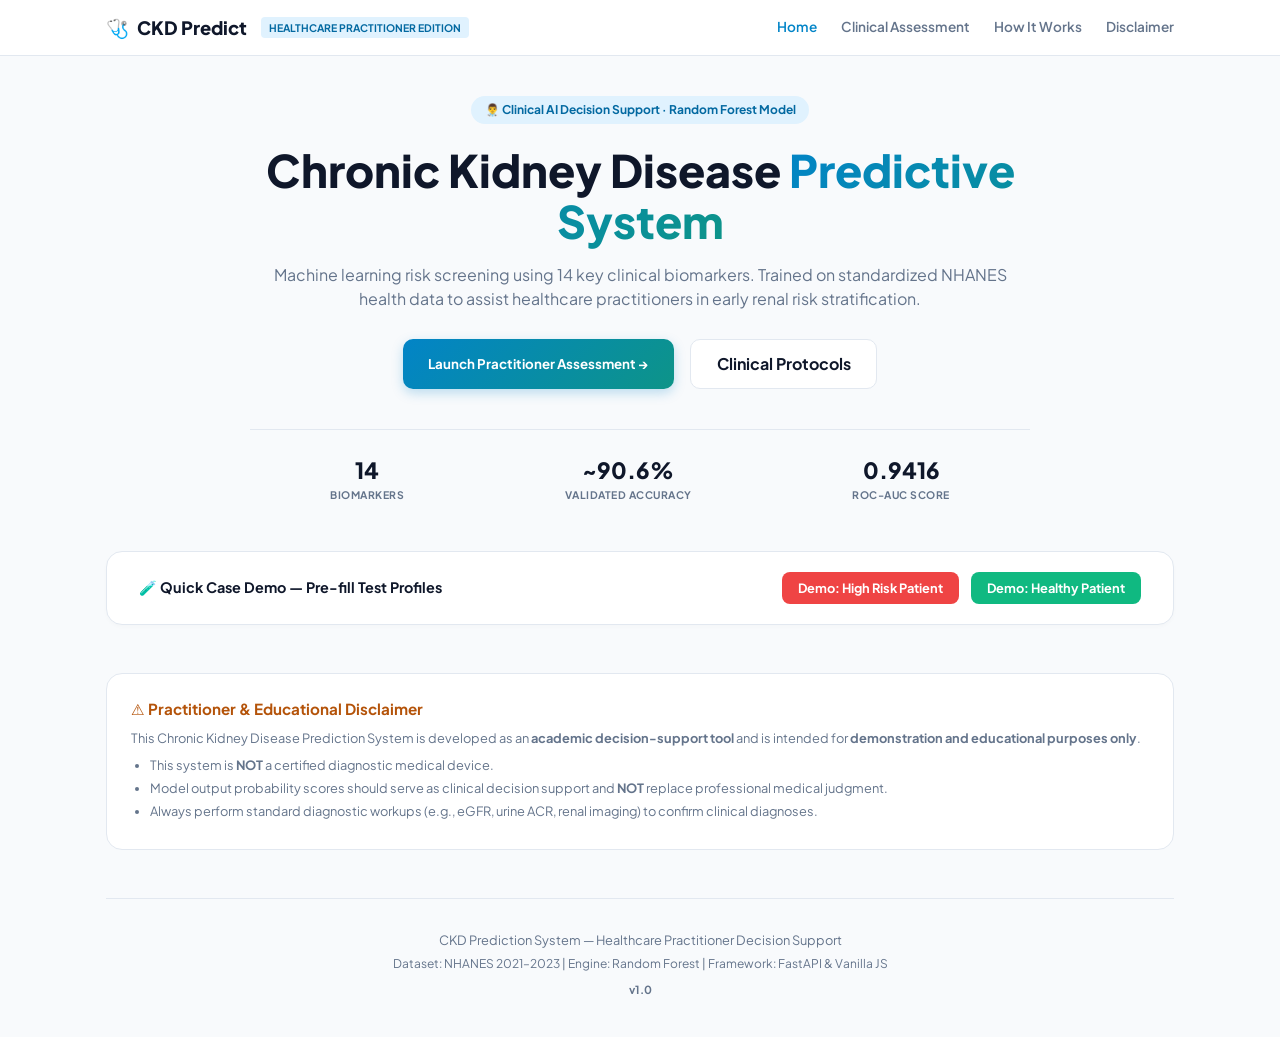
==== frontend/index.html @ 6409b1fa "Deploying CKD Decision Support System v1.0" ====
<!DOCTYPE html>
<html lang="en">
<head>
    <meta charset="UTF-8">
    <meta name="viewport" content="width=device-width, initial-scale=1.0">
    <title>CKD Predict — Clinical Decision Support System</title>
    <link rel="stylesheet" href="styles.css">
    <link href="https://fonts.googleapis.com/css2?family=Plus+Jakarta+Sans:wght@400;500;600;700;800&display=swap" rel="stylesheet">
</head>
<body>

    <!-- Top Navigation Bar -->
    <nav class="navbar">
        <div class="nav-container">
            <div class="nav-brand">
                <span class="brand-icon">🩺</span>
                <span class="brand-name">CKD Predict</span>
                <span class="brand-badge">Healthcare Practitioner Edition</span>
            </div>
            <div class="nav-links">
                <a href="#hero" class="active">Home</a>
                <a href="#assessment" id="navAssessmentLink">Clinical Assessment</a>
                <a href="how-it-works.html">How It Works</a>
                <a href="#disclaimer">Disclaimer</a>

            </div>
        </div>
    </nav>

    <!-- App Main Container -->
    <div class="app-container">

        <!-- LANDING PAGE VIEW -->
        <div id="landingView">

            <!-- Hero Section -->
            <section id="hero" class="hero-section">
                <div class="hero-badge">👨‍⚕️ Clinical AI Decision Support · Random Forest Model</div>
                <h1 class="hero-title">Chronic Kidney Disease <span class="text-gradient">Predictive System</span></h1>
                <p class="hero-subtitle">Machine learning risk screening using 14 key clinical biomarkers. Trained on standardized NHANES health data to assist healthcare practitioners in early renal risk stratification.</p>

                <div class="hero-buttons">
                    <button id="startAssessmentBtn" class="btn-primary-gradient">Launch Practitioner Assessment →</button>
                    <a href="#disclaimer" class="btn-secondary-outline">Clinical Protocols</a>
                </div>

                <!-- Stats Counter Row -->
                <div class="stats-row">
                    <div class="stat-item">
                        <span class="stat-num">14</span>
                        <span class="stat-lbl">BIOMARKERS</span>
                    </div>
                    <div class="stat-item">
                        <span class="stat-num">~90.6%</span>
                        <span class="stat-lbl">VALIDATED ACCURACY</span>
                    </div>
                    <div class="stat-item">
                        <span class="stat-num">0.9416</span>
                        <span class="stat-lbl">ROC-AUC SCORE</span>
                    </div>
                </div>
            </section>

            <!-- Quick Demo Row -->
            <section class="demo-section">
                <div class="demo-card">
                    <span class="demo-title">🧪 Quick Case Demo — Pre-fill Test Profiles</span>
                    <div class="demo-buttons">
                        <button id="demoCkdBtn" class="btn-demo-ckd">Demo: High Risk Patient</button>
                        <button id="demoHealthyBtn" class="btn-demo-healthy">Demo: Healthy Patient</button>
                    </div>
                </div>
            </section>

            <!-- Educational Disclaimer Banner -->
            <section id="disclaimer" class="disclaimer-section">
                <div class="disclaimer-card">
                    <h4>⚠️ Practitioner & Educational Disclaimer</h4>
                    <p>This Chronic Kidney Disease Prediction System is developed as an <strong>academic decision-support tool</strong> and is intended for <strong>demonstration and educational purposes only</strong>.</p>
                    <ul>
                        <li>This system is <strong>NOT</strong> a certified diagnostic medical device.</li>
                        <li>Model output probability scores should serve as clinical decision support and <strong>NOT</strong> replace professional medical judgment.</li>
                        <li>Always perform standard diagnostic workups (e.g., eGFR, urine ACR, renal imaging) to confirm clinical diagnoses.</li>
                    </ul>
                </div>
            </section>

            <!-- Footer -->
            <footer class="app-footer">
                <p>CKD Prediction System — Healthcare Practitioner Decision Support</p>
                <p class="footer-sub">Dataset: NHANES 2021–2023 | Engine: Random Forest | Framework: FastAPI & Vanilla JS</p>
                <p class="footer-ver">v1.0</p>
            </footer>
        </div>

        <!-- CLINICAL INPUT FORM VIEW -->
        <div id="formView" class="hidden">
            <button id="backToLandingBtn" class="btn-back">← Back to Overview</button>
            <header class="app-header">
                <div class="header-badge">Healthcare Practitioner Panel</div>
                <h1>Patient Clinical Screening</h1>
                <p>Enter patient anthropometrics, vitals, and serum laboratory values.</p>
            </header>

            <main class="form-card">
                <form id="ckdForm">
                    <!-- Section 1: Demographics -->
                    <div class="form-section">
                        <div class="section-title">
                            <span class="step-num">1</span>
                            <h2>Demographics</h2>
                        </div>
                        <div class="grid-layout">
                            <div class="form-group">
                                <label for="age">Age <span class="unit">(Years)</span></label>
                                <input type="number" id="age" name="age" min="18" max="120" value="58" required>
                            </div>

                            <div class="form-group">
                                <label for="gender">Gender</label>
                                <select id="gender" name="gender" required>
                                    <option value="Male" selected>Male</option>
                                    <option value="Female">Female</option>
                                </select>
                            </div>
                        </div>
                    </div>

                    <!-- Section 2: Vitals & Body Metrics -->
                    <div class="form-section">
                        <div class="section-title">
                            <span class="step-num">2</span>
                            <h2>Anthropometrics & Vitals</h2>
                        </div>
                        <div class="grid-layout">
                            <div class="form-group">
                                <label for="weight_kg">Weight <span class="unit">(kg)</span></label>
                                <input type="number" step="0.1" id="weight_kg" name="weight_kg" min="30" max="250" value="82.0" required>
                            </div>

                            <div class="form-group">
                                <label for="height_cm">Height <span class="unit">(cm)</span></label>
                                <input type="number" step="0.1" id="height_cm" name="height_cm" min="100" max="220" value="170.0" required>
                            </div>

                            <div class="form-group auto-calc">
                                <label for="bmi">Body Mass Index <span class="unit">(BMI kg/m²)</span></label>
                                <input type="number" step="0.1" id="bmi" name="bmi" value="28.4" readonly>
                                <span class="calc-badge">Auto-Calculated</span>
                            </div>

                            <div class="form-group">
                                <label for="bp_systolic">Systolic Blood Pressure <span class="unit">(mmHg)</span></label>
                                <input type="number" id="bp_systolic" name="bp_systolic" min="60" max="240" value="135" required>
                            </div>

                            <div class="form-group">
                                <label for="bp_diastolic">Diastolic Blood Pressure <span class="unit">(mmHg)</span></label>
                                <input type="number" id="bp_diastolic" name="bp_diastolic" min="40" max="140" value="85" required>
                            </div>
                        </div>
                    </div>

                    <!-- Section 3: Serum Chemistry Panel -->
                    <div class="form-section">
                        <div class="section-title">
                            <span class="step-num">3</span>
                            <h2>Serum Laboratory Panel</h2>
                        </div>
                        <div class="grid-layout">
                            <div class="form-group">
                                <label for="serum_creatinine">Serum Creatinine <span class="unit">(mg/dL)</span></label>
                                <input type="number" step="0.01" id="serum_creatinine" name="serum_creatinine" min="0.2" max="15.0" value="1.4" required>
                            </div>

                            <div class="form-group">
                                <label for="blood_urea_nitrogen">Blood Urea Nitrogen (BUN) <span class="unit">(mg/dL)</span></label>
                                <input type="number" step="0.1" id="blood_urea_nitrogen" name="blood_urea_nitrogen" min="2" max="100" value="22.0" required>
                            </div>

                            <div class="form-group">
                                <label for="albumin_serum">Serum Albumin <span class="unit">(g/dL)</span></label>
                                <input type="number" step="0.1" id="albumin_serum" name="albumin_serum" min="1.0" max="6.0" value="4.1" required>
                            </div>

                            <div class="form-group">
                                <label for="phosphorus">Phosphorus <span class="unit">(mg/dL)</span></label>
                                <input type="number" step="0.1" id="phosphorus" name="phosphorus" min="1.0" max="10.0" value="3.6" required>
                            </div>

                            <div class="form-group">
                                <label for="bicarbonate">Serum Bicarbonate <span class="unit">(mEq/L)</span></label>
                                <input type="number" step="0.1" id="bicarbonate" name="bicarbonate" min="10" max="40" value="24.0" required>
                            </div>

                            <div class="form-group">
                                <label for="calcium">Serum Calcium <span class="unit">(mg/dL)</span></label>
                                <input type="number" step="0.1" id="calcium" name="calcium" min="5.0" max="15.0" value="9.2" required>
                            </div>

                            <div class="form-group">
                                <label for="uric_acid">Uric Acid <span class="unit">(mg/dL)</span></label>
                                <input type="number" step="0.1" id="uric_acid" name="uric_acid" min="1.0" max="15.0" value="6.5" required>
                            </div>
                        </div>
                    </div>

                    <button type="submit" id="submitBtn" class="btn-submit">Execute Prediction Analysis</button>
                </form>
            </main>
        </div>

        <!-- DASHBOARD RESULT VIEW -->
        <div id="resultsDashboard" class="results-dashboard hidden">
            <div class="dashboard-nav">
                <button id="backBtn" class="btn-back">← Back to Assessment Form</button>
            </div>

            <div class="dash-row row-top">
                <div class="dash-card card-hero" id="heroCard">
                    <span class="pill-tag" id="pillTag">PREDICTION RESULT</span>
                    <h1 id="heroTitle">CKD Detected</h1>
                    <p id="heroDesc">The model indicates an elevated probability of Chronic Kidney Disease.</p>
                </div>

                <div class="dash-card card-score">
                    <h3>KIDNEY HEALTH SCORE</h3>
                    <div class="score-circle">
                        <span id="healthScore">33</span>
                    </div>
                    <p class="score-sub" id="scoreSub">Multiple concerning indicators</p>
                </div>
            </div>

            <div class="dash-row row-mid">
                <div class="dash-card card-gauge">
                    <h3>⚡ Kidney Disease Risk</h3>
                    <div class="gauge-wrapper">
                        <div class="gauge-body" id="gaugeBody">
                            <div class="gauge-mask"></div>
                        </div>
                        <div class="gauge-center-info">
                            <span id="gaugeProbText" class="gauge-val">67%</span>
                            <span id="gaugeRiskTier" class="gauge-tier">High Risk</span>
                        </div>
                    </div>
                    <div class="gauge-labels">
                        <span class="lbl-low">Low</span>
                        <span class="lbl-mod">Moderate</span>
                        <span class="lbl-high">High</span>
                    </div>
                </div>

                <div class="dash-card card-breakdown">
                    <h3>📊 Probability Breakdown</h3>
                    <div class="breakdown-item">
                        <div class="bd-head"><span>CKD Risk</span><strong id="ckdRiskPct">67%</strong></div>
                        <div class="bd-track"><div id="ckdRiskBar" class="bd-fill bar-risk"></div></div>
                    </div>
                    <div class="breakdown-item">
                        <div class="bd-head"><span>Healthy</span><strong id="healthyRiskPct">33%</strong></div>
                        <div class="bd-track"><div id="healthyRiskBar" class="bd-fill bar-healthy"></div></div>
                    </div>
                    <div class="alert-banner" id="alertBanner">
                        🔴 High Risk — Strong indicators of CKD present
                    </div>
                </div>

                <div class="dash-card card-summary">
                    <h3>Patient Activity</h3>
                    <ul class="summary-list">
                        <li><span>Risk score:</span> <strong id="sumRiskScore">67%</strong></li>
                        <li><span>Creatinine:</span> <strong id="sumCreatinine">1.4 mg/dL</strong></li>
                        <li><span>Blood pressure:</span> <strong id="sumBP">135/85 mmHg</strong></li>
                        <li><span>BUN Level:</span> <strong id="sumBUN">22 mg/dL</strong></li>
                    </ul>
                </div>

                <div class="dash-card card-steps">
                    <h3>Recommended Next Steps</h3>
                    <ul class="steps-list" id="stepsList">
                        <li>Seek urgent medical consultation</li>
                        <li>Get full renal profile and urinalysis</li>
                        <li>Discuss nephrology referral with doctor</li>
                    </ul>
                </div>
            </div>

            <div class="dash-card card-parameters">
                <h3>🩺 Parameter Health Analysis</h3>
                <p class="section-sub">How your values compare to healthy clinical ranges</p>
                <div class="param-grid" id="paramGrid"></div>
            </div>

            <div class="dash-card card-factors">
                <h3>🧠 Key Influencing Factors</h3>
                <p class="section-sub">Features that most influenced this prediction</p>
                <div class="factors-list" id="factorsList"></div>
            </div>

            <div class="disclaimer-banner">
                ⚠️ <strong>Important:</strong> This prediction is generated by a machine learning model for educational and decision support purposes. It should NOT be used as a final medical diagnosis. Always consult a qualified healthcare professional.
            </div>
        </div>

    </div>

    <script src="app.js"></script>
</body>
</html>
---- frontend/styles.css ----
:root {
    --primary: #0284c7;
    --primary-gradient: linear-gradient(135deg, #0284c7 0%, #0d9488 100%);
    --bg-main: #f8fafc;
    --surface: #ffffff;
    --text-heading: #0f172a;
    --text-body: #334155;
    --text-muted: #64748b;
    --border: #e2e8f0;

    --risk-high-bg: #fff1f2;
    --risk-high-border: #fecdd3;
    --risk-high-text: #e11d48;

    --risk-low-bg: #f0fdf4;
    --risk-low-border: #bbf7d0;
    --risk-low-text: #16a34a;
}

* {
    box-sizing: border-box;
    margin: 0;
    padding: 0;
    font-family: 'Plus Jakarta Sans', system-ui, -apple-system, sans-serif;
}

body {
    background-color: var(--bg-main);
    color: var(--text-body);
    line-height: 1.5;
}

.hidden { display: none !important; }

/* Navbar */
.navbar {
    background: #ffffff;
    border-bottom: 1px solid var(--border);
    position: sticky;
    top: 0;
    z-index: 100;
}

.nav-container {
    max-width: 1100px;
    margin: 0 auto;
    padding: 0.85rem 1rem;
    display: flex;
    align-items: center;
    justify-content: space-between;
}

.nav-brand {
    display: flex;
    align-items: center;
    gap: 0.5rem;
    font-weight: 800;
    font-size: 1.15rem;
    color: var(--text-heading);
}

.brand-badge {
    background: #e0f2fe;
    color: #0369a1;
    font-size: 0.65rem;
    font-weight: 700;
    padding: 0.15rem 0.5rem;
    border-radius: 4px;
    margin-left: 0.4rem;
    text-transform: uppercase;
}

.nav-links {
    display: flex;
    gap: 1.5rem;
}

.nav-links a {
    text-decoration: none;
    color: var(--text-muted);
    font-size: 0.85rem;
    font-weight: 600;
    transition: color 0.2s;
}

.nav-links a:hover, .nav-links a.active {
    color: var(--primary);
}

/* App Main Layout */
.app-container {
    max-width: 1100px;
    margin: 0 auto;
    padding: 2.5rem 1rem;
}

/* Hero Section */
.hero-section {
    text-align: center;
    max-width: 780px;
    margin: 0 auto 3rem auto;
}

.hero-badge {
    display: inline-block;
    background: #e0f2fe;
    color: #0369a1;
    font-size: 0.75rem;
    font-weight: 700;
    padding: 0.3rem 0.85rem;
    border-radius: 9999px;
    margin-bottom: 1.25rem;
}

.hero-title {
    font-size: 2.8rem;
    font-weight: 800;
    color: var(--text-heading);
    line-height: 1.15;
    margin-bottom: 1rem;
}

.text-gradient {
    background: var(--primary-gradient);
    -webkit-background-clip: text;
    -webkit-text-fill-color: transparent;
}

.hero-subtitle {
    font-size: 1rem;
    color: var(--text-muted);
    margin-bottom: 1.75rem;
}

.hero-buttons {
    display: flex;
    justify-content: center;
    gap: 1rem;
    margin-bottom: 2.5rem;
}

.btn-primary-gradient {
    background: var(--primary-gradient);
    color: white;
    text-decoration: none;
    padding: 0.75rem 1.6rem;
    border-radius: 10px;
    font-weight: 700;
    border: none;
    cursor: pointer;
    box-shadow: 0 4px 12px rgba(2, 132, 199, 0.25);
    transition: transform 0.1s ease;
}

.btn-primary-gradient:hover {
    transform: translateY(-1px);
}

.btn-secondary-outline {
    background: white;
    color: var(--text-heading);
    text-decoration: none;
    padding: 0.75rem 1.6rem;
    border-radius: 10px;
    font-weight: 700;
    border: 1px solid var(--border);
}

/* Stats Counter Row */
.stats-row {
    display: flex;
    justify-content: space-around;
    border-top: 1px solid var(--border);
    padding-top: 1.5rem;
}

.stat-item {
    display: flex;
    flex-direction: column;
}

.stat-num {
    font-size: 1.4rem;
    font-weight: 800;
    color: var(--text-heading);
}

.stat-lbl {
    font-size: 0.65rem;
    font-weight: 700;
    color: var(--text-muted);
    letter-spacing: 0.05em;
}

/* Demo Section */
.demo-section {
    margin-bottom: 3rem;
}

.demo-card {
    background: white;
    border: 1px solid var(--border);
    border-radius: 16px;
    padding: 1.25rem 2rem;
    display: flex;
    align-items: center;
    justify-content: space-between;
    box-shadow: 0 2px 4px rgba(0,0,0,0.02);
}

.demo-title { font-weight: 700; font-size: 0.9rem; color: var(--text-heading); }
.demo-buttons { display: flex; gap: 0.75rem; }

.btn-demo-ckd { background: #ef4444; color: white; border: none; padding: 0.5rem 1rem; border-radius: 8px; font-weight: 700; font-size: 0.8rem; cursor: pointer; }
.btn-demo-healthy { background: #10b981; color: white; border: none; padding: 0.5rem 1rem; border-radius: 8px; font-weight: 700; font-size: 0.8rem; cursor: pointer; }

/* Disclaimer Section */
.disclaimer-section { margin-bottom: 3rem; }
.disclaimer-card {
    background: white;
    border: 1px solid var(--border);
    border-radius: 16px;
    padding: 1.5rem;
    font-size: 0.8rem;
    color: var(--text-muted);
}
.disclaimer-card h4 { color: #b45309; margin-bottom: 0.5rem; font-size: 0.95rem; }
.disclaimer-card ul { margin-top: 0.5rem; margin-left: 1.2rem; }
.disclaimer-card li { margin-bottom: 0.25rem; }

/* Footer */
.app-footer { text-align: center; border-top: 1px solid var(--border); padding-top: 2rem; font-size: 0.8rem; color: var(--text-muted); }
.footer-sub { font-size: 0.75rem; margin-top: 0.25rem; }
.footer-ver { font-size: 0.7rem; margin-top: 0.5rem; font-weight: 700; }

/* Form View */
.app-header { text-align: center; margin-bottom: 2rem; }
.header-badge {
    display: inline-block;
    background: #e0f2fe;
    color: #0369a1;
    font-size: 0.75rem;
    font-weight: 700;
    padding: 0.25rem 0.75rem;
    border-radius: 9999px;
    margin-bottom: 0.5rem;
    text-transform: uppercase;
}

.form-card { background: white; padding: 2rem; border-radius: 16px; border: 1px solid var(--border); box-shadow: 0 4px 6px -1px rgba(0,0,0,0.05); }
.form-section { margin-bottom: 1.5rem; }
.section-title { display: flex; align-items: center; gap: 0.5rem; margin-bottom: 1rem; }
.step-num { background: #e0f2fe; color: #0369a1; font-weight: 700; width: 26px; height: 26px; border-radius: 50%; display: flex; align-items: center; justify-content: center; font-size: 0.85rem; }
.grid-layout { display: grid; grid-template-columns: repeat(auto-fit, minmax(220px, 1fr)); gap: 1rem; }

.form-group { display: flex; flex-direction: column; position: relative; }
.form-group label { font-size: 0.85rem; font-weight: 600; margin-bottom: 0.3rem; }
.form-group input, .form-group select { padding: 0.6rem; border: 1px solid var(--border); border-radius: 8px; font-size: 0.9rem; }
.auto-calc input { background: #f8fafc; color: #0284c7; font-weight: 600; }
.calc-badge { position: absolute; right: 8px; top: 32px; font-size: 0.6rem; font-weight: 700; background: #e0f2fe; color: #0369a1; padding: 2px 5px; border-radius: 4px; }

.btn-submit { width: 100%; background: var(--primary-gradient); color: white; font-weight: 700; padding: 0.8rem; border: none; border-radius: 8px; cursor: pointer; font-size: 1rem; margin-top: 1rem; }
.btn-back { background: white; border: 1px solid var(--border); padding: 0.5rem 1rem; border-radius: 8px; font-weight: 600; cursor: pointer; margin-bottom: 1rem; }

/* Dashboard Card Layout */
.dash-row { display: grid; gap: 1.25rem; margin-bottom: 1.25rem; }
.row-top { grid-template-columns: 2fr 1fr; }
.row-mid { grid-template-columns: 1.2fr 1.2fr 0.8fr 1fr; }

@media (max-width: 900px) { .row-top, .row-mid { grid-template-columns: 1fr; } }

.dash-card { background: white; border: 1px solid var(--border); border-radius: 16px; padding: 1.25rem; box-shadow: 0 2px 4px rgba(0,0,0,0.02); }
.dash-card h3 { font-size: 0.85rem; font-weight: 700; color: var(--text-muted); text-transform: uppercase; margin-bottom: 0.75rem; }
.section-sub { font-size: 0.8rem; color: var(--text-muted); margin-top: -0.5rem; margin-bottom: 1rem; }

.card-hero { text-align: center; padding: 1.8rem; border-width: 2px; }
.card-hero.hero-detected { background: var(--risk-high-bg); border-color: var(--risk-high-border); }
.card-hero.hero-healthy { background: var(--risk-low-bg); border-color: var(--risk-low-border); }
.pill-tag { display: inline-block; padding: 0.2rem 0.8rem; border-radius: 9999px; font-weight: 800; font-size: 0.7rem; color: white; margin-bottom: 0.5rem; }
.hero-detected .pill-tag { background: var(--risk-high-text); }
.hero-healthy .pill-tag { background: var(--risk-low-text); }
.card-hero h1 { font-size: 2.2rem; font-weight: 800; }
.hero-detected h1 { color: var(--risk-high-text); }
.hero-healthy h1 { color: var(--risk-low-text); }

.card-score { text-align: center; display: flex; flex-direction: column; align-items: center; justify-content: center; }
.score-circle { width: 80px; height: 80px; border-radius: 50%; border: 6px solid #e11d48; display: flex; align-items: center; justify-content: center; font-size: 1.8rem; font-weight: 800; color: #1e293b; margin: 0.5rem 0; }
.score-sub { font-size: 0.75rem; color: var(--text-muted); font-weight: 600; }

.card-gauge { display: flex; flex-direction: column; justify-content: space-between; align-items: center; text-align: center; }
.gauge-wrapper { position: relative; width: 180px; height: 95px; margin: 1rem auto 0.5rem auto; overflow: hidden; }
.gauge-body { width: 180px; height: 180px; border-radius: 50%; background: conic-gradient(from 270deg at 50% 50%, #e2e8f0 0deg 180deg, transparent 180deg 360deg); transition: background 0.6s ease-in-out; position: relative; }
.gauge-mask { position: absolute; top: 18px; left: 18px; width: 144px; height: 144px; background: #ffffff; border-radius: 50%; }
.gauge-center-info { position: absolute; bottom: 4px; left: 0; right: 0; display: flex; flex-direction: column; align-items: center; justify-content: center; z-index: 10; }
.gauge-val { font-size: 1.6rem; font-weight: 800; color: #0f172a; line-height: 1.1; }
.gauge-tier { font-size: 0.75rem; font-weight: 700; color: #64748b; margin-top: 2px; }
.gauge-labels { display: flex; justify-content: space-between; width: 100%; padding: 0 0.5rem; font-size: 0.75rem; font-weight: 700; margin-top: 0.5rem; }
.lbl-low { color: #10b981; } .lbl-mod { color: #f59e0b; } .lbl-high { color: #ef4444; }

.breakdown-item { margin-bottom: 0.75rem; }
.bd-head { display: flex; justify-content: space-between; font-size: 0.8rem; font-weight: 600; margin-bottom: 0.25rem; }
.bd-track { background: #f1f5f9; height: 8px; border-radius: 9999px; overflow: hidden; }
.bd-fill { height: 100%; border-radius: 9999px; }
.bar-risk { background: #ef4444; } .bar-healthy { background: #10b981; }
.alert-banner { font-size: 0.75rem; font-weight: 700; padding: 0.5rem; border-radius: 8px; text-align: center; margin-top: 0.75rem; }
.banner-high { background: #ffe4e6; color: #9f1239; } .banner-mod { background: #fef3c7; color: #b45309; } .banner-low { background: #dcfce7; color: #15803d; }

.summary-list, .steps-list { list-style: none; font-size: 0.8rem; }
.summary-list li { display: flex; justify-content: space-between; padding: 0.4rem 0; border-bottom: 1px solid #f1f5f9; }
.steps-list li { padding: 0.4rem 0; border-bottom: 1px solid #f1f5f9; position: relative; padding-left: 1rem; }
.steps-list li::before { content: "•"; color: #0284c7; font-weight: bold; position: absolute; left: 0; }

.param-grid { display: grid; grid-template-columns: repeat(auto-fit, minmax(280px, 1fr)); gap: 1rem; }
.param-card { border: 1px solid var(--border); border-radius: 12px; padding: 0.85rem 1rem; display: flex; align-items: center; justify-content: space-between; background: #ffffff; }
.param-left { display: flex; align-items: center; gap: 0.75rem; }
.param-icon { width: 32px; height: 32px; border-radius: 8px; display: flex; align-items: center; justify-content: center; font-weight: 800; font-size: 0.9rem; }
.icon-good { background: #dcfce7; color: #15803d; } .icon-mod { background: #fef3c7; color: #b45309; } .icon-poor { background: #fee2e2; color: #b91c1c; }
.param-title { font-size: 0.85rem; font-weight: 700; color: #1e293b; }
.param-sub { font-size: 0.75rem; color: var(--text-muted); }
.param-badge { font-size: 0.65rem; font-weight: 800; padding: 0.2rem 0.5rem; border-radius: 6px; text-transform: uppercase; }
.badge-good { background: #dcfce7; color: #15803d; } .badge-mod { background: #fef3c7; color: #b45309; } .badge-poor { background: #fee2e2; color: #b91c1c; }

.factor-row { display: flex; align-items: center; gap: 1rem; margin-bottom: 0.6rem; font-size: 0.8rem; }
.factor-name { width: 140px; font-weight: 600; color: #334155; text-align: right; }
.factor-track { flex: 1; background: #f1f5f9; height: 12px; border-radius: 9999px; overflow: hidden; }
.factor-fill { height: 100%; background: #3b82f6; border-radius: 9999px; }
.factor-val { width: 45px; font-weight: 700; color: #64748b; }
.disclaimer-banner { background: #fefce8; border: 1px solid #fef08a; color: #854d0e; padding: 0.85rem 1rem; border-radius: 10px; font-size: 0.8rem; margin-top: 1.25rem; }
/* How It Works Specific Layout Styles */
.center-title { text-align: center; margin-bottom: 0.5rem; }
.center-badge { display: table; margin: 0 auto 0.5rem auto; }

.pipeline-vertical {
    display: flex;
    flex-direction: column;
    gap: 1.25rem;
    margin-top: 1.5rem;
}

.step-card {
    display: flex;
    gap: 1.25rem;
    background: #f8fafc;
    border: 1px solid var(--border);
    border-radius: 12px;
    padding: 1.5rem;
}

.step-number {
    background: #0284c7;
    color: white;
    font-weight: 800;
    font-size: 1.2rem;
    width: 42px;
    height: 42px;
    border-radius: 50%;
    display: flex;
    align-items: center;
    justify-content: center;
    flex-shrink: 0;
}

.step-content { flex: 1; }
.step-content h3 { font-size: 1.1rem; color: var(--text-heading); margin-bottom: 0.35rem; }
.step-content p { font-size: 0.85rem; color: var(--text-muted); margin-bottom: 0.75rem; }

.code-callout {
    background: #ffffff;
    border: 1px solid var(--border);
    border-left: 4px solid #0284c7;
    padding: 0.75rem 1rem;
    border-radius: 6px;
    font-size: 0.8rem;
    color: var(--text-body);
}

.step-bullets { font-size: 0.85rem; margin-left: 1.2rem; color: var(--text-body); }
.step-bullets li { margin-bottom: 0.3rem; }

/* Tech Grid */
.tech-grid, .ethics-grid {
    display: grid;
    grid-template-columns: repeat(auto-fit, minmax(220px, 1fr));
    gap: 1.25rem;
    margin-top: 1rem;
}

.tech-box, .eth-box {
    background: #ffffff;
    border: 1px solid var(--border);
    border-radius: 12px;
    padding: 1.25rem;
}

.tech-tag {
    display: inline-block;
    background: #e0f2fe;
    color: #0369a1;
    font-size: 0.65rem;
    font-weight: 700;
    padding: 2px 6px;
    border-radius: 4px;
    margin-bottom: 0.5rem;
}

.tech-box h3, .eth-box h4 { font-size: 1rem; color: var(--text-heading); margin-bottom: 0.35rem; }
.tech-box p, .eth-box p { font-size: 0.8rem; color: var(--text-muted); }

/* Dataset Stats */
.dataset-stats-grid {
    display: grid;
    grid-template-columns: repeat(auto-fit, minmax(180px, 1fr));
    gap: 1rem;
    margin-top: 1rem;
}

.stat-card {
    background: #f0f9ff;
    border: 1px solid #bae6fd;
    border-radius: 12px;
    padding: 1.25rem;
    text-align: center;
}

.s-val { display: block; font-size: 1.8rem; font-weight: 800; color: #0369a1; }
.s-lbl { font-size: 0.75rem; font-weight: 700; color: #0284c7; text-transform: uppercase; }

/* Tables */
.benchmark-table {
    width: 100%;
    border-collapse: collapse;
    margin-top: 0.75rem;
    font-size: 0.85rem;
}

.benchmark-table th, .benchmark-table td {
    padding: 0.75rem 1rem;
    border-bottom: 1px solid var(--border);
    text-align: left;
}

.benchmark-table th { background: #f1f5f9; font-weight: 700; }
.active-row { background: #e0f2fe; font-weight: 600; }

/* Feature Ranks */
.feature-rank-list { display: flex; flex-direction: column; gap: 0.85rem; margin-top: 1rem; }
.rank-card {
    display: flex;
    align-items: center;
    gap: 1rem;
    background: #f8fafc;
    border: 1px solid var(--border);
    border-radius: 10px;
    padding: 0.85rem 1.25rem;
}

.rank-num {
    background: #0284c7;
    color: white;
    font-weight: 800;
    width: 32px;
    height: 32px;
    border-radius: 50%;
    display: flex;
    align-items: center;
    justify-content: center;
}

.rank-info h4 { font-size: 0.9rem; color: var(--text-heading); }
.rank-info p { font-size: 0.8rem; color: var(--text-muted); }

/* CTA Banner */
.cta-banner {
    background: white;
    border: 1px solid var(--border);
    border-radius: 16px;
    padding: 2.5rem;
    text-align: center;
    margin-bottom: 3rem;
    box-shadow: 0 4px 6px -1px rgba(0,0,0,0.03);
}

.cta-banner h3 { font-size: 1.5rem; font-weight: 800; color: var(--text-heading); }
.cta-banner p { color: var(--text-muted); font-size: 0.95rem; }
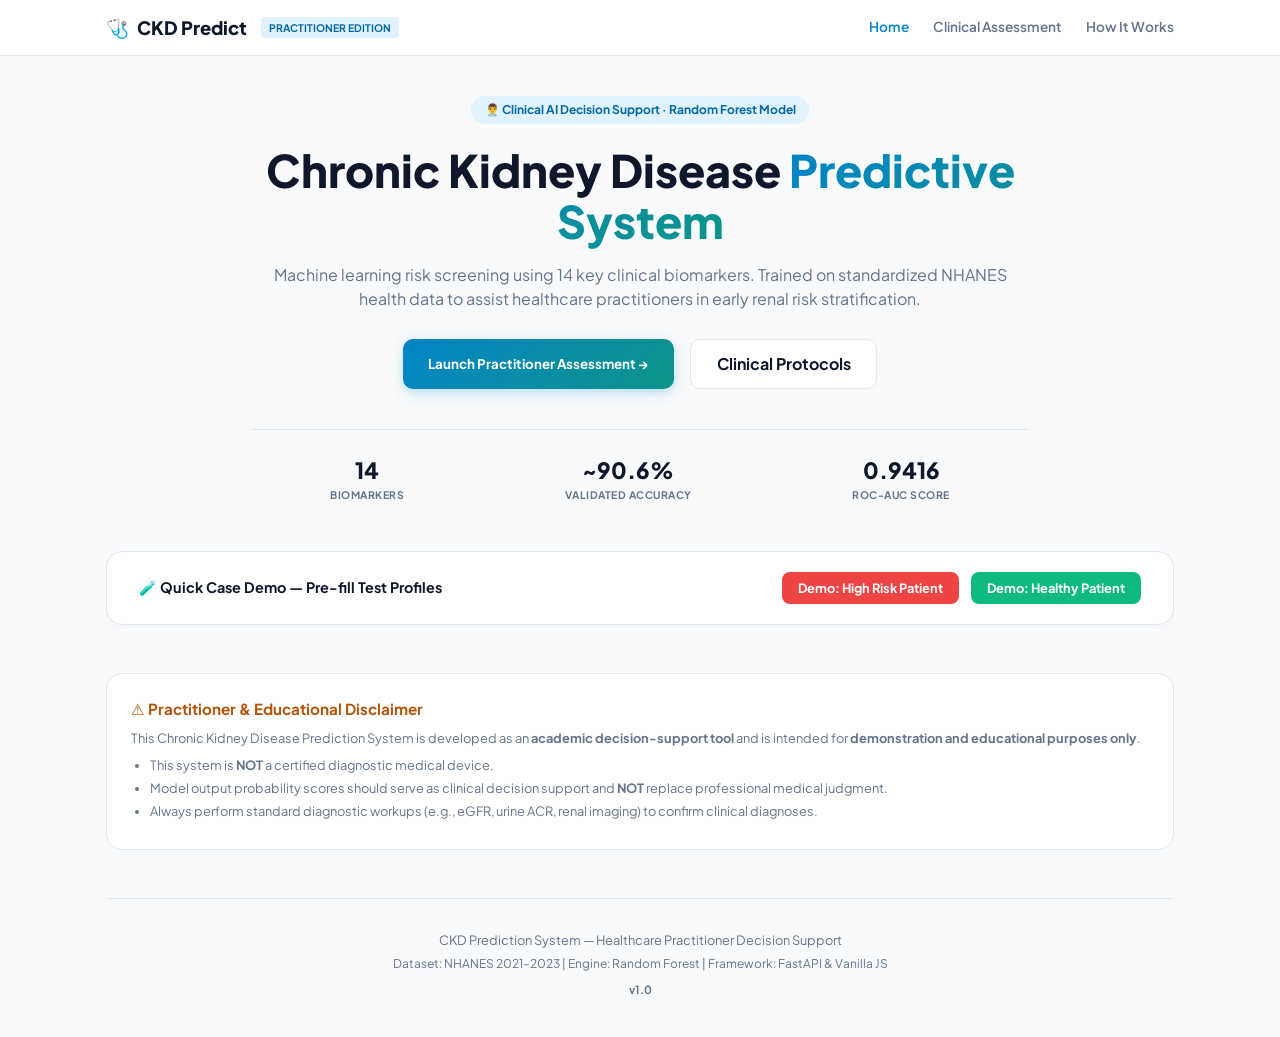
==== commit 424096af: "Add responsive mobile navbar toggle" ====
--- a/frontend/index.html
+++ b/frontend/index.html
@@ -10,23 +10,26 @@
 <body>
 
     <!-- Top Navigation Bar -->
-    <nav class="navbar">
-        <div class="nav-container">
-            <div class="nav-brand">
-                <span class="brand-icon">🩺</span>
-                <span class="brand-name">CKD Predict</span>
-                <span class="brand-badge">Healthcare Practitioner Edition</span>
-            </div>
-            <div class="nav-links">
-                <a href="#hero" class="active">Home</a>
-                <a href="#assessment" id="navAssessmentLink">Clinical Assessment</a>
-                <a href="how-it-works.html">How It Works</a>
-                <a href="#disclaimer">Disclaimer</a>
-
-            </div>
-        </div>
-    </nav>
-
+<nav class="navbar">
+    <div class="nav-container">
+        <div class="nav-brand">
+            <span class="brand-icon">🩺</span>
+            <span class="brand-name">CKD Predict</span>
+            <span class="brand-badge">Practitioner Edition</span>
+        </div>
+
+        <!-- Mobile Menu Toggle Button -->
+        <button class="nav-toggle" id="navToggle" aria-label="toggle navigation">
+            <span class="hamburger"></span>
+        </button>
+
+        <div class="nav-links" id="navLinks">
+            <a href="index.html" class="active">Home</a>
+            <a href="index.html#formView">Clinical Assessment</a>
+            <a href="how-it-works.html">How It Works</a>
+        </div>
+    </div>
+</nav>
     <!-- App Main Container -->
     <div class="app-container">
 
--- a/frontend/styles.css
+++ b/frontend/styles.css
@@ -481,4 +481,107 @@
 }
 
 .cta-banner h3 { font-size: 1.5rem; font-weight: 800; color: var(--text-heading); }
-.cta-banner p { color: var(--text-muted); font-size: 0.95rem; }+.cta-banner p { color: var(--text-muted); font-size: 0.95rem; }
+/* Responsive Fixes for Mobile Viewports */
+@media (max-width: 768px) {
+    /* Navbar spacing & hide badge on tiny screens to avoid collision */
+    .nav-container {
+        flex-direction: column;
+        align-items: flex-start;
+        gap: 0.75rem;
+        padding: 0.75rem 1rem;
+    }
+
+    .nav-brand {
+        flex-wrap: wrap;
+    }
+
+    .brand-badge {
+        font-size: 0.6rem;
+        margin-left: 0;
+        margin-top: 0.25rem;
+    }
+
+    .nav-links {
+        width: 100%;
+        justify-content: space-between;
+        gap: 0.5rem;
+        font-size: 0.8rem;
+    }
+
+    /* Hero title scaling */
+    .hero-title {
+        font-size: 1.8rem;
+    }
+
+    /* Demo card vertical stack */
+    .demo-card {
+        flex-direction: column;
+        align-items: stretch;
+        gap: 1rem;
+        text-align: center;
+        padding: 1.25rem 1rem;
+    }
+
+    .demo-buttons {
+        flex-direction: column;
+        gap: 0.5rem;
+    }
+
+    .btn-demo-ckd, .btn-demo-healthy {
+        width: 100%;
+        padding: 0.75rem;
+    }
+}/* Responsive Navbar & Hamburger Menu */
+.nav-toggle {
+    display: none;
+    background: transparent;
+    border: none;
+    cursor: pointer;
+    padding: 0.5rem;
+}
+
+.hamburger, .hamburger::before, .hamburger::after {
+    display: block;
+    background: var(--text-heading);
+    height: 3px;
+    width: 24px;
+    border-radius: 3px;
+    transition: all 0.3s ease;
+}
+
+.hamburger::before, .hamburger::after {
+    content: '';
+    position: absolute;
+}
+
+.hamburger::before { transform: translateY(-7px); }
+.hamburger::after { transform: translateY(7px); }
+
+@media (max-width: 768px) {
+    .brand-badge {
+        display: none; /* Hide long badge on mobile to keep header clean */
+    }
+
+    .nav-toggle {
+        display: block;
+    }
+
+    .nav-links {
+        position: absolute;
+        top: 100%;
+        left: 0;
+        right: 0;
+        background: #ffffff;
+        flex-direction: column;
+        padding: 1rem 1.5rem;
+        gap: 1rem;
+        border-bottom: 1px solid var(--border);
+        box-shadow: 0 4px 6px -1px rgba(0,0,0,0.05);
+        display: none; /* Hidden by default on mobile */
+    }
+
+    .nav-links.nav-open {
+        display: flex; /* Shown when toggled */
+    }
+}
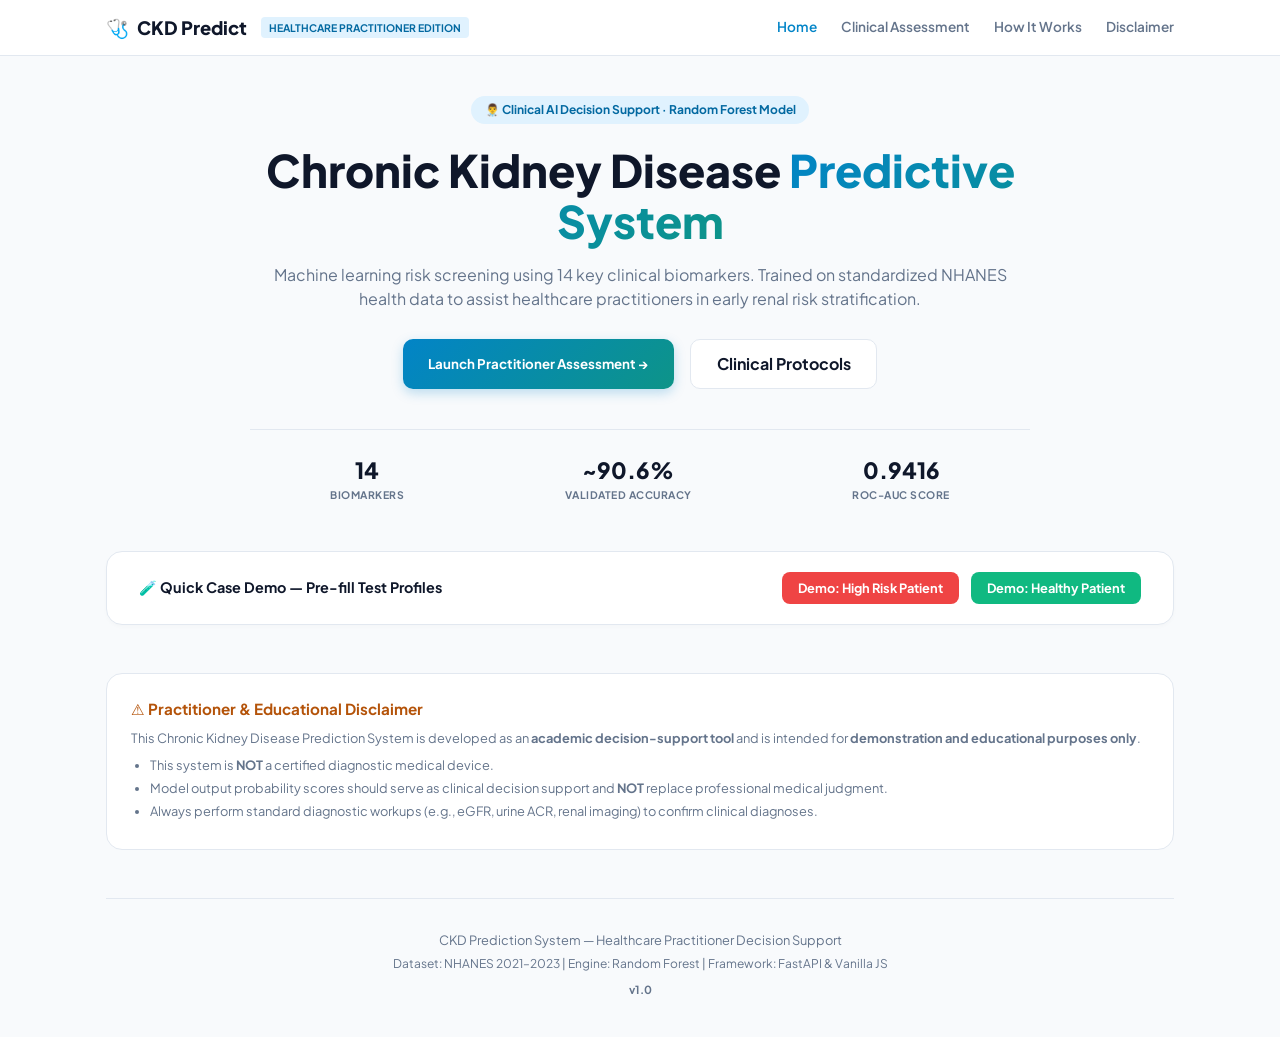
==== commit b093174f: "navbar" ====
--- a/frontend/index.html
+++ b/frontend/index.html
@@ -10,26 +10,23 @@
 <body>
 
     <!-- Top Navigation Bar -->
-<nav class="navbar">
-    <div class="nav-container">
-        <div class="nav-brand">
-            <span class="brand-icon">🩺</span>
-            <span class="brand-name">CKD Predict</span>
-            <span class="brand-badge">Practitioner Edition</span>
+    <nav class="navbar">
+        <div class="nav-container">
+            <div class="nav-brand">
+                <span class="brand-icon">🩺</span>
+                <span class="brand-name">CKD Predict</span>
+                <span class="brand-badge">Healthcare Practitioner Edition</span>
+            </div>
+            <div class="nav-links">
+                <a href="#hero" class="active">Home</a>
+                <a href="#assessment" id="navAssessmentLink">Clinical Assessment</a>
+                <a href="how-it-works.html">How It Works</a>
+                <a href="#disclaimer">Disclaimer</a>
+
+            </div>
         </div>
-
-        <!-- Mobile Menu Toggle Button -->
-        <button class="nav-toggle" id="navToggle" aria-label="toggle navigation">
-            <span class="hamburger"></span>
-        </button>
-
-        <div class="nav-links" id="navLinks">
-            <a href="index.html" class="active">Home</a>
-            <a href="index.html#formView">Clinical Assessment</a>
-            <a href="how-it-works.html">How It Works</a>
-        </div>
-    </div>
-</nav>
+    </nav>
+
     <!-- App Main Container -->
     <div class="app-container">
 
--- a/frontend/styles.css
+++ b/frontend/styles.css
@@ -482,106 +482,3 @@
 
 .cta-banner h3 { font-size: 1.5rem; font-weight: 800; color: var(--text-heading); }
 .cta-banner p { color: var(--text-muted); font-size: 0.95rem; }
-/* Responsive Fixes for Mobile Viewports */
-@media (max-width: 768px) {
-    /* Navbar spacing & hide badge on tiny screens to avoid collision */
-    .nav-container {
-        flex-direction: column;
-        align-items: flex-start;
-        gap: 0.75rem;
-        padding: 0.75rem 1rem;
-    }
-
-    .nav-brand {
-        flex-wrap: wrap;
-    }
-
-    .brand-badge {
-        font-size: 0.6rem;
-        margin-left: 0;
-        margin-top: 0.25rem;
-    }
-
-    .nav-links {
-        width: 100%;
-        justify-content: space-between;
-        gap: 0.5rem;
-        font-size: 0.8rem;
-    }
-
-    /* Hero title scaling */
-    .hero-title {
-        font-size: 1.8rem;
-    }
-
-    /* Demo card vertical stack */
-    .demo-card {
-        flex-direction: column;
-        align-items: stretch;
-        gap: 1rem;
-        text-align: center;
-        padding: 1.25rem 1rem;
-    }
-
-    .demo-buttons {
-        flex-direction: column;
-        gap: 0.5rem;
-    }
-
-    .btn-demo-ckd, .btn-demo-healthy {
-        width: 100%;
-        padding: 0.75rem;
-    }
-}/* Responsive Navbar & Hamburger Menu */
-.nav-toggle {
-    display: none;
-    background: transparent;
-    border: none;
-    cursor: pointer;
-    padding: 0.5rem;
-}
-
-.hamburger, .hamburger::before, .hamburger::after {
-    display: block;
-    background: var(--text-heading);
-    height: 3px;
-    width: 24px;
-    border-radius: 3px;
-    transition: all 0.3s ease;
-}
-
-.hamburger::before, .hamburger::after {
-    content: '';
-    position: absolute;
-}
-
-.hamburger::before { transform: translateY(-7px); }
-.hamburger::after { transform: translateY(7px); }
-
-@media (max-width: 768px) {
-    .brand-badge {
-        display: none; /* Hide long badge on mobile to keep header clean */
-    }
-
-    .nav-toggle {
-        display: block;
-    }
-
-    .nav-links {
-        position: absolute;
-        top: 100%;
-        left: 0;
-        right: 0;
-        background: #ffffff;
-        flex-direction: column;
-        padding: 1rem 1.5rem;
-        gap: 1rem;
-        border-bottom: 1px solid var(--border);
-        box-shadow: 0 4px 6px -1px rgba(0,0,0,0.05);
-        display: none; /* Hidden by default on mobile */
-    }
-
-    .nav-links.nav-open {
-        display: flex; /* Shown when toggled */
-    }
-}
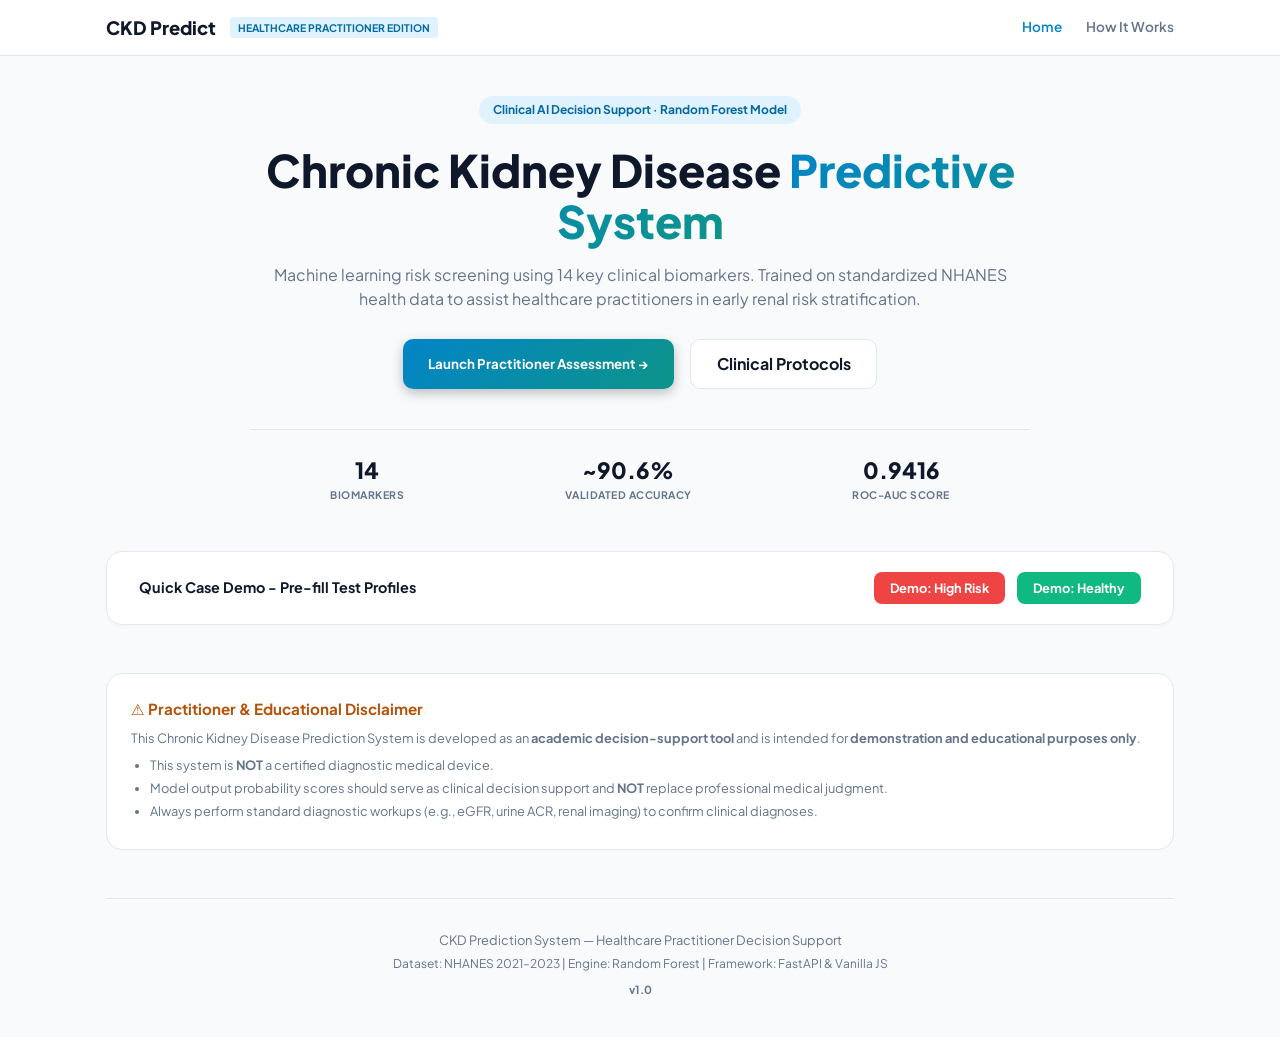
==== commit a078c9aa: "navbar" ====
--- a/frontend/index.html
+++ b/frontend/index.html
@@ -13,15 +13,12 @@
     <nav class="navbar">
         <div class="nav-container">
             <div class="nav-brand">
-                <span class="brand-icon">🩺</span>
                 <span class="brand-name">CKD Predict</span>
                 <span class="brand-badge">Healthcare Practitioner Edition</span>
             </div>
             <div class="nav-links">
                 <a href="#hero" class="active">Home</a>
-                <a href="#assessment" id="navAssessmentLink">Clinical Assessment</a>
                 <a href="how-it-works.html">How It Works</a>
-                <a href="#disclaimer">Disclaimer</a>
 
             </div>
         </div>
@@ -35,7 +32,7 @@
 
             <!-- Hero Section -->
             <section id="hero" class="hero-section">
-                <div class="hero-badge">👨‍⚕️ Clinical AI Decision Support · Random Forest Model</div>
+                <div class="hero-badge"> Clinical AI Decision Support · Random Forest Model</div>
                 <h1 class="hero-title">Chronic Kidney Disease <span class="text-gradient">Predictive System</span></h1>
                 <p class="hero-subtitle">Machine learning risk screening using 14 key clinical biomarkers. Trained on standardized NHANES health data to assist healthcare practitioners in early renal risk stratification.</p>
 
@@ -64,10 +61,10 @@
             <!-- Quick Demo Row -->
             <section class="demo-section">
                 <div class="demo-card">
-                    <span class="demo-title">🧪 Quick Case Demo — Pre-fill Test Profiles</span>
+                    <span class="demo-title"> Quick Case Demo - Pre-fill Test Profiles</span>
                     <div class="demo-buttons">
-                        <button id="demoCkdBtn" class="btn-demo-ckd">Demo: High Risk Patient</button>
-                        <button id="demoHealthyBtn" class="btn-demo-healthy">Demo: Healthy Patient</button>
+                        <button id="demoCkdBtn" class="btn-demo-ckd">Demo: High Risk</button>
+                        <button id="demoHealthyBtn" class="btn-demo-healthy">Demo: Healthy</button>
                     </div>
                 </div>
             </section>
--- a/frontend/styles.css
+++ b/frontend/styles.css
@@ -148,7 +148,7 @@
     font-weight: 700;
     border: none;
     cursor: pointer;
-    box-shadow: 0 4px 12px rgba(2, 132, 199, 0.25);
+    box-shadow: 0 4px 12px rgba(0, 9, 10, 0.25);
     transition: transform 0.1s ease;
 }
 
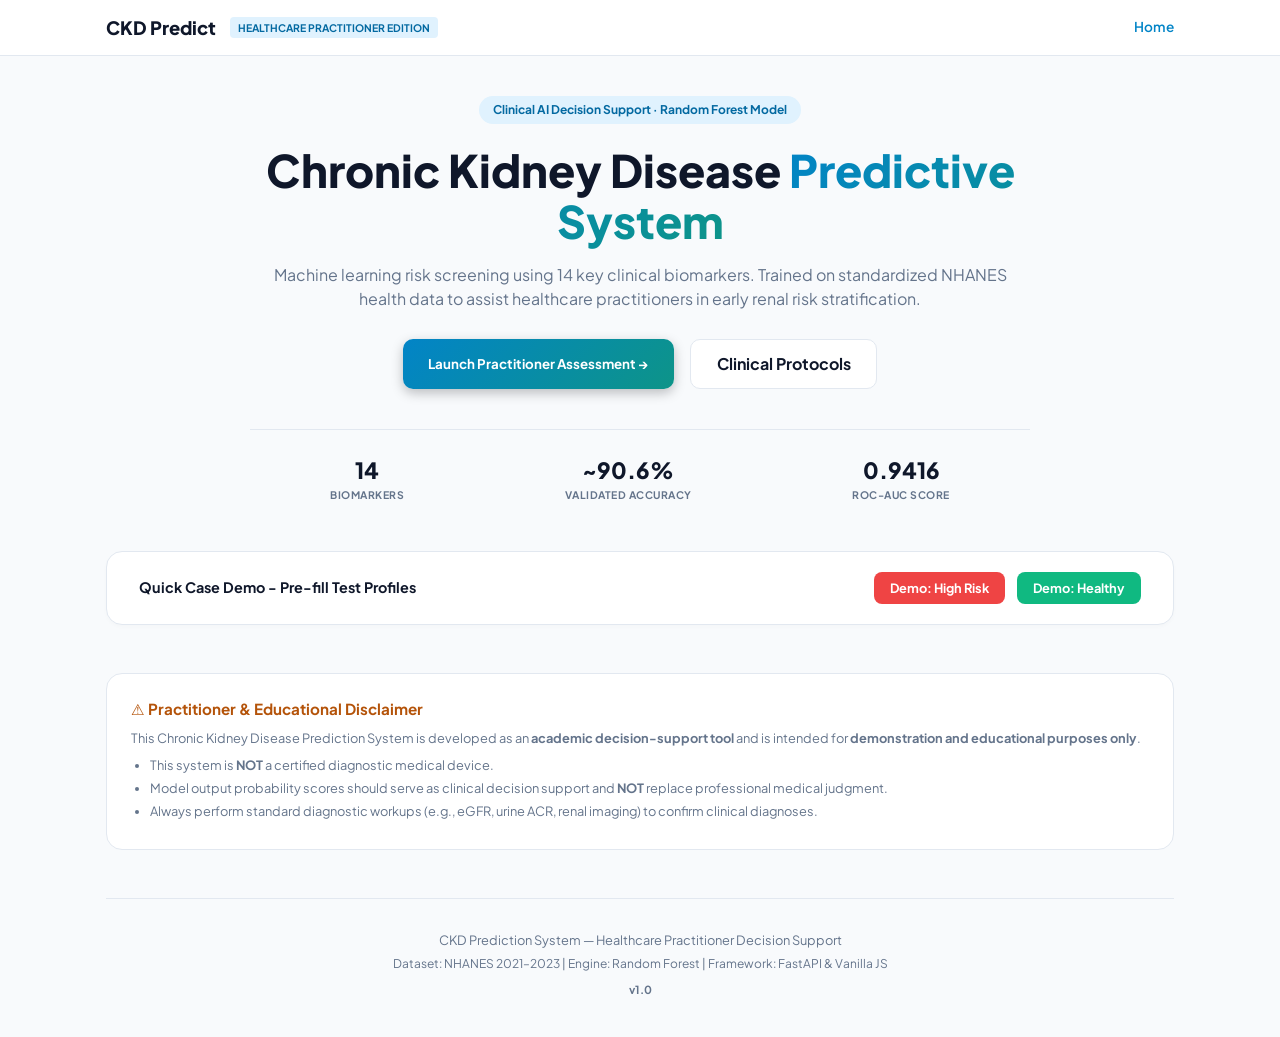
==== commit 815ee15b: "navbar" ====
--- a/frontend/index.html
+++ b/frontend/index.html
@@ -18,7 +18,6 @@
             </div>
             <div class="nav-links">
                 <a href="#hero" class="active">Home</a>
-                <a href="how-it-works.html">How It Works</a>
 
             </div>
         </div>
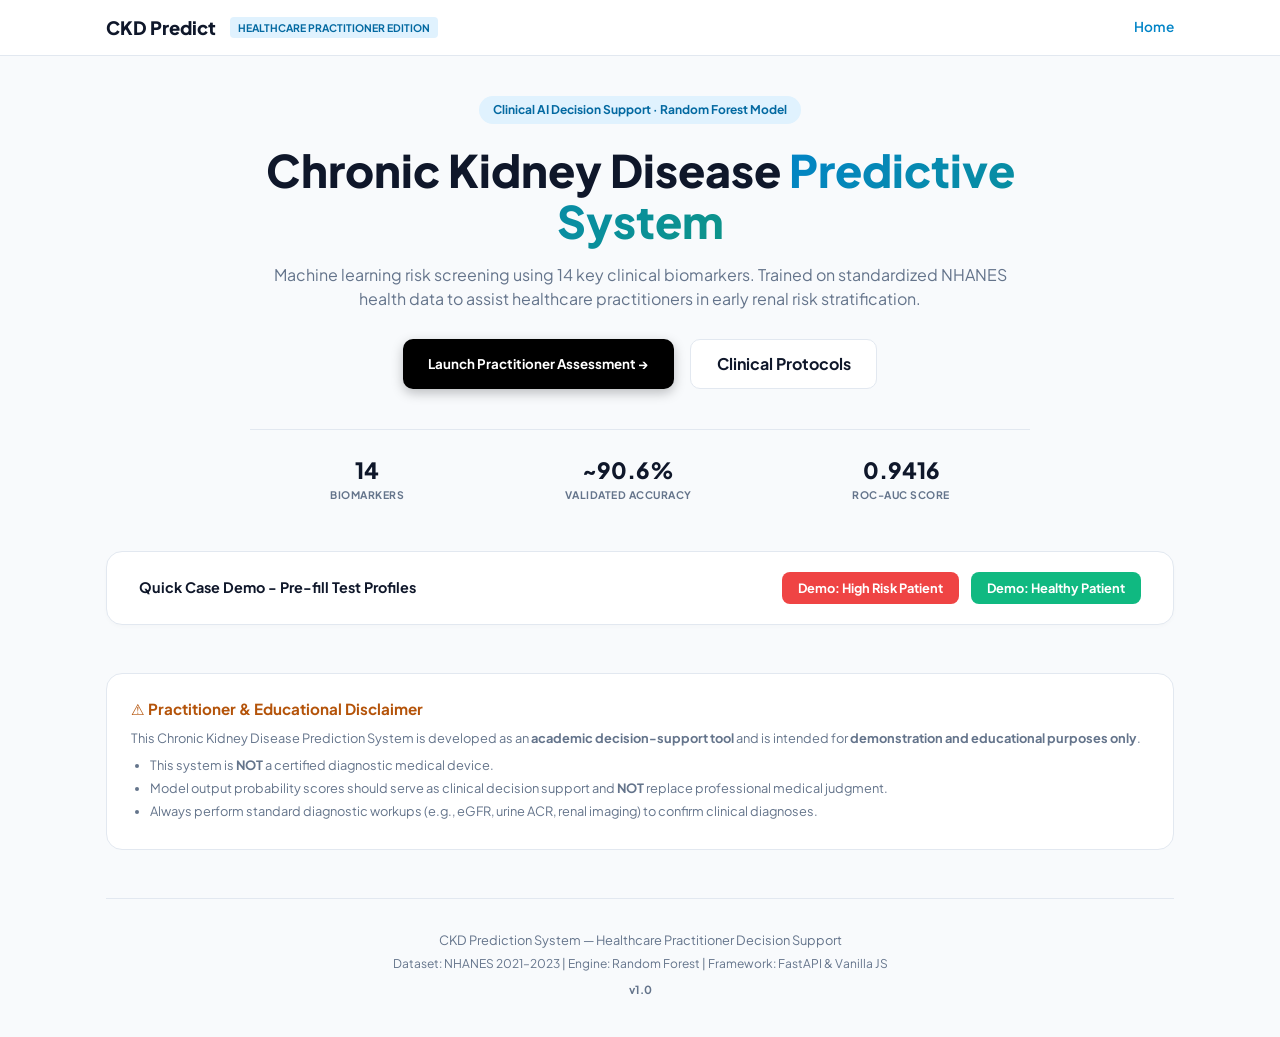
==== commit 62129064: "navbar" ====
--- a/frontend/index.html
+++ b/frontend/index.html
@@ -62,8 +62,8 @@
                 <div class="demo-card">
                     <span class="demo-title"> Quick Case Demo - Pre-fill Test Profiles</span>
                     <div class="demo-buttons">
-                        <button id="demoCkdBtn" class="btn-demo-ckd">Demo: High Risk</button>
-                        <button id="demoHealthyBtn" class="btn-demo-healthy">Demo: Healthy</button>
+                        <button id="demoCkdBtn" class="btn-demo-ckd">Demo: High Risk Patient</button>
+                        <button id="demoHealthyBtn" class="btn-demo-healthy">Demo: Healthy Patient</button>
                     </div>
                 </div>
             </section>
--- a/frontend/styles.css
+++ b/frontend/styles.css
@@ -140,7 +140,7 @@
 }
 
 .btn-primary-gradient {
-    background: var(--primary-gradient);
+    background: black;
     color: white;
     text-decoration: none;
     padding: 0.75rem 1.6rem;
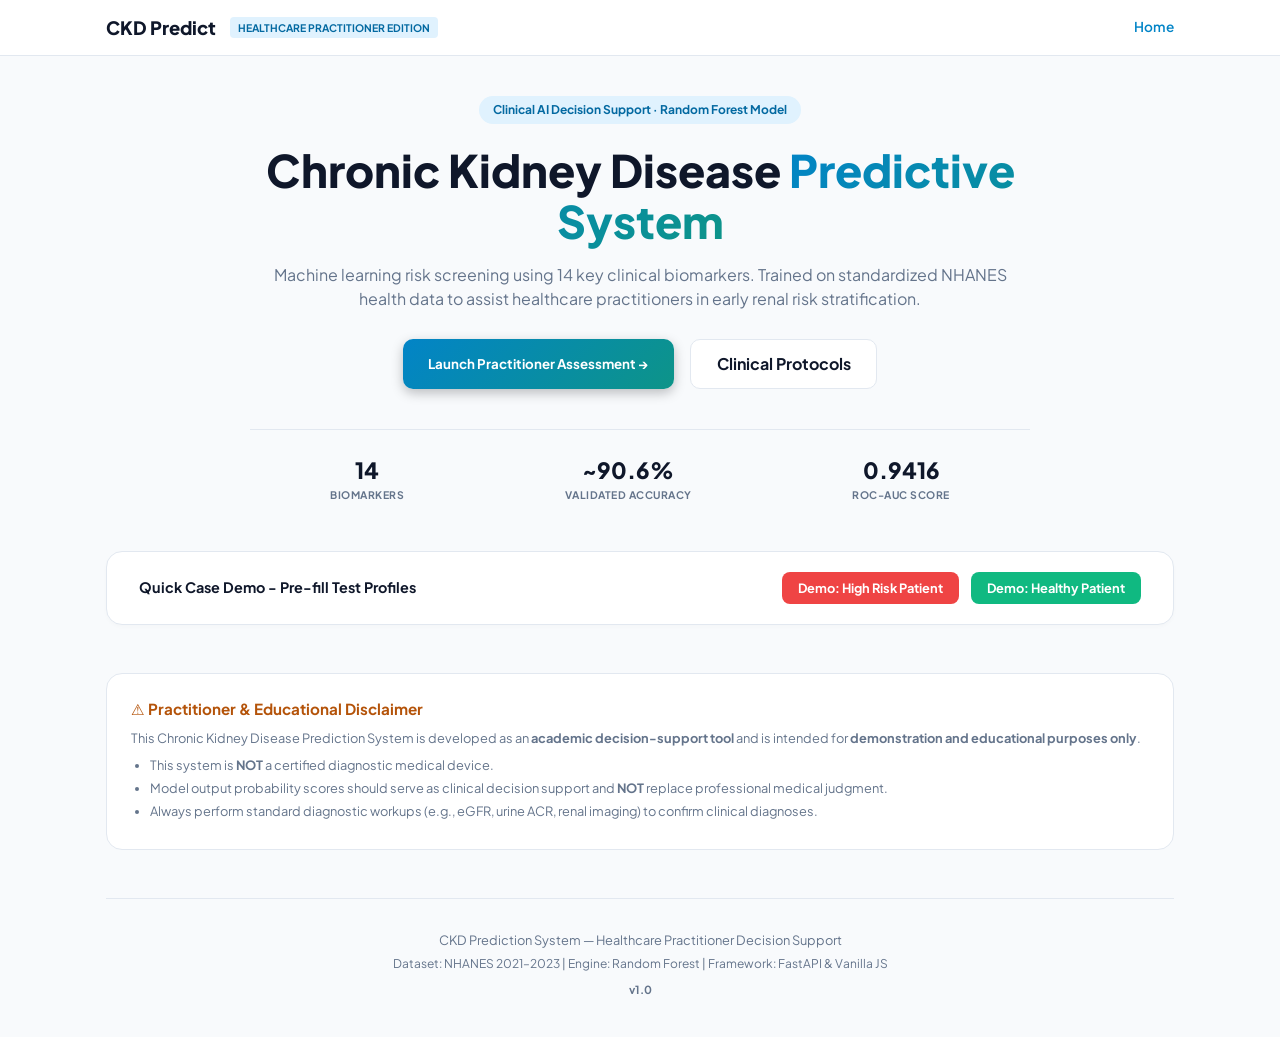
==== commit b0dc453f: "Cache bust app.js script tag" ====
--- a/frontend/index.html
+++ b/frontend/index.html
@@ -301,6 +301,7 @@
 
     </div>
 
-    <script src="app.js"></script>
+    <!-- Update line at the bottom of index.html -->
+<script src="app.js?v=2.0"></script>
 </body>
 </html>
--- a/frontend/styles.css
+++ b/frontend/styles.css
@@ -140,7 +140,7 @@
 }
 
 .btn-primary-gradient {
-    background: black;
+    background: var(--primary-gradient);
     color: white;
     text-decoration: none;
     padding: 0.75rem 1.6rem;
@@ -326,6 +326,7 @@
 .factor-fill { height: 100%; background: #3b82f6; border-radius: 9999px; }
 .factor-val { width: 45px; font-weight: 700; color: #64748b; }
 .disclaimer-banner { background: #fefce8; border: 1px solid #fef08a; color: #854d0e; padding: 0.85rem 1rem; border-radius: 10px; font-size: 0.8rem; margin-top: 1.25rem; }
+
 /* How It Works Specific Layout Styles */
 .center-title { text-align: center; margin-bottom: 0.5rem; }
 .center-badge { display: table; margin: 0 auto 0.5rem auto; }
@@ -482,3 +483,82 @@
 
 .cta-banner h3 { font-size: 1.5rem; font-weight: 800; color: var(--text-heading); }
 .cta-banner p { color: var(--text-muted); font-size: 0.95rem; }
+
+/* ==========================================================================
+   MOBILE & RESPONSIVE NAV FIXES (Width <= 768px)
+   ========================================================================== */
+
+.nav-toggle {
+    display: none;
+    background: transparent;
+    border: none;
+    cursor: pointer;
+    padding: 0.5rem;
+}
+
+.hamburger, .hamburger::before, .hamburger::after {
+    display: block;
+    background: var(--text-heading);
+    height: 3px;
+    width: 24px;
+    border-radius: 3px;
+    transition: all 0.3s ease;
+    position: relative;
+}
+
+.hamburger::before, .hamburger::after {
+    content: '';
+    position: absolute;
+    left: 0;
+}
+
+.hamburger::before { transform: translateY(-7px); }
+.hamburger::after { transform: translateY(7px); }
+
+@media (max-width: 768px) {
+    .brand-badge {
+        display: none; /* Hide badge on mobile to keep navbar clean */
+    }
+
+    .nav-toggle {
+        display: block; /* Show hamburger button on mobile */
+    }
+
+    .nav-links {
+        position: absolute;
+        top: 100%;
+        left: 0;
+        right: 0;
+        background: #ffffff;
+        flex-direction: column;
+        padding: 1rem 1.5rem;
+        gap: 1rem;
+        border-bottom: 1px solid var(--border);
+        box-shadow: 0 4px 6px -1px rgba(0,0,0,0.05);
+        display: none; /* Hidden by default on mobile */
+    }
+
+    .nav-links.nav-open {
+        display: flex; /* Shown when toggled open */
+    }
+
+    .hero-title {
+        font-size: 2rem;
+    }
+
+    .demo-card {
+        flex-direction: column;
+        align-items: stretch;
+        gap: 1rem;
+        text-align: center;
+    }
+
+    .demo-buttons {
+        flex-direction: column;
+    }
+
+    .factor-name {
+        width: 100px;
+        font-size: 0.75rem;
+    }
+}
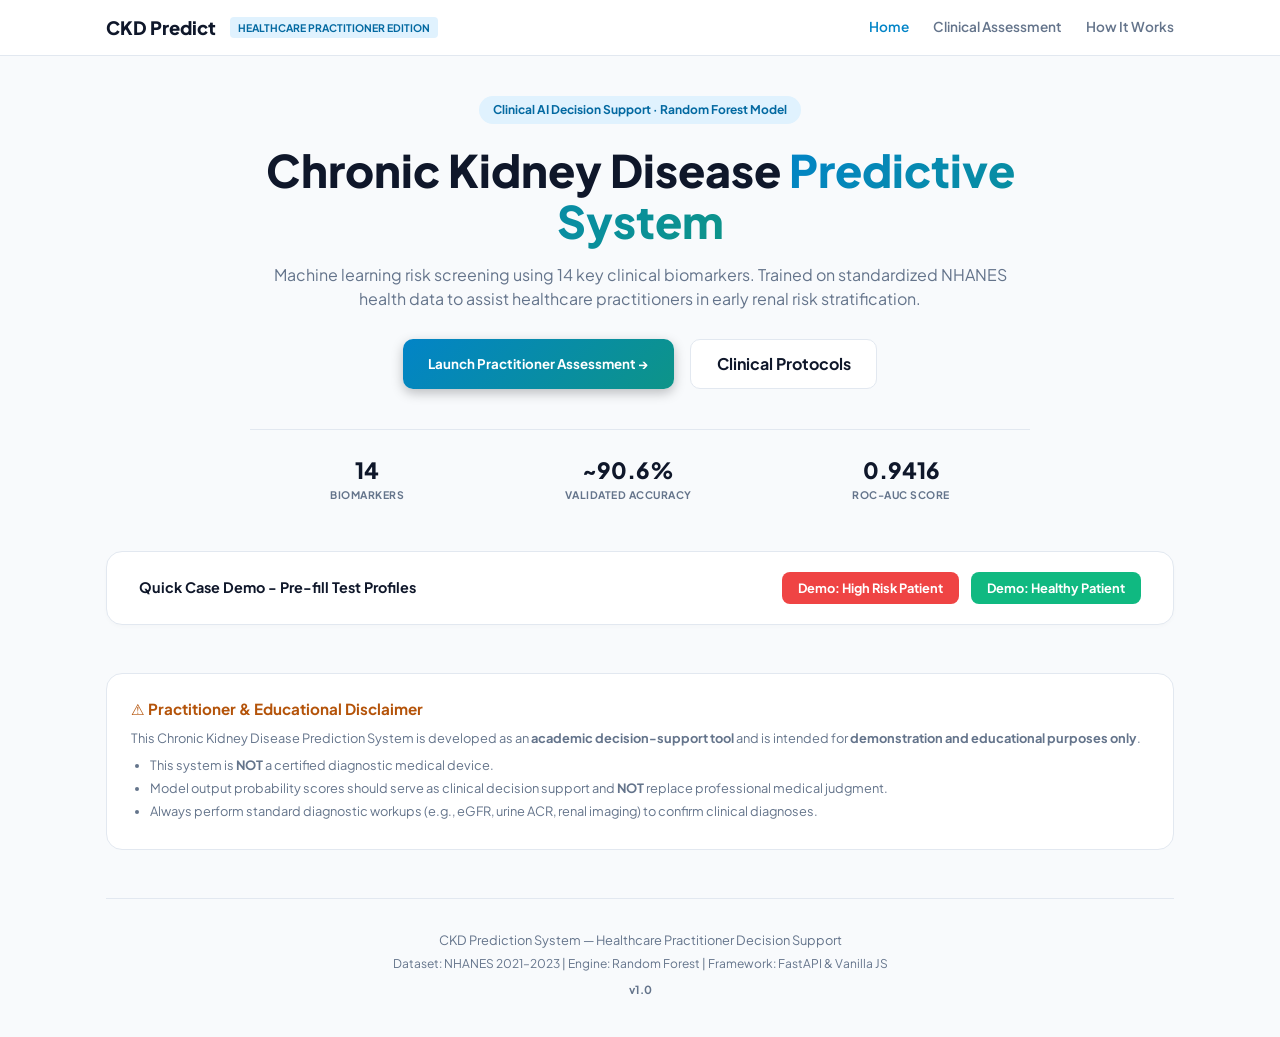
==== commit a25f9193: "Complete updated index.html with nav toggle and cache bust" ====
--- a/frontend/index.html
+++ b/frontend/index.html
@@ -16,9 +16,15 @@
                 <span class="brand-name">CKD Predict</span>
                 <span class="brand-badge">Healthcare Practitioner Edition</span>
             </div>
-            <div class="nav-links">
-                <a href="#hero" class="active">Home</a>
-
+
+            <button class="nav-toggle" id="navToggle" aria-label="Toggle navigation menu">
+                <span class="hamburger"></span>
+            </button>
+
+            <div class="nav-links" id="navLinks">
+                <a href="index.html" class="active">Home</a>
+                <a href="#" id="navAssessmentLink">Clinical Assessment</a>
+                <a href="how-it-works.html">How It Works</a>
             </div>
         </div>
     </nav>
@@ -31,7 +37,7 @@
 
             <!-- Hero Section -->
             <section id="hero" class="hero-section">
-                <div class="hero-badge"> Clinical AI Decision Support · Random Forest Model</div>
+                <div class="hero-badge">Clinical AI Decision Support · Random Forest Model</div>
                 <h1 class="hero-title">Chronic Kidney Disease <span class="text-gradient">Predictive System</span></h1>
                 <p class="hero-subtitle">Machine learning risk screening using 14 key clinical biomarkers. Trained on standardized NHANES health data to assist healthcare practitioners in early renal risk stratification.</p>
 
@@ -60,7 +66,7 @@
             <!-- Quick Demo Row -->
             <section class="demo-section">
                 <div class="demo-card">
-                    <span class="demo-title"> Quick Case Demo - Pre-fill Test Profiles</span>
+                    <span class="demo-title">Quick Case Demo - Pre-fill Test Profiles</span>
                     <div class="demo-buttons">
                         <button id="demoCkdBtn" class="btn-demo-ckd">Demo: High Risk Patient</button>
                         <button id="demoHealthyBtn" class="btn-demo-healthy">Demo: Healthy Patient</button>
@@ -99,7 +105,7 @@
             </header>
 
             <main class="form-card">
-                <form id="ckdForm">
+                <form id="ckdForm" onsubmit="return false;">
                     <!-- Section 1: Demographics -->
                     <div class="form-section">
                         <div class="section-title">
@@ -301,7 +307,7 @@
 
     </div>
 
-    <!-- Update line at the bottom of index.html -->
-<script src="app.js?v=2.0"></script>
+    <!-- Script tag with cache-busting version parameter -->
+    <script src="app.js?v=3.0"></script>
 </body>
 </html>
